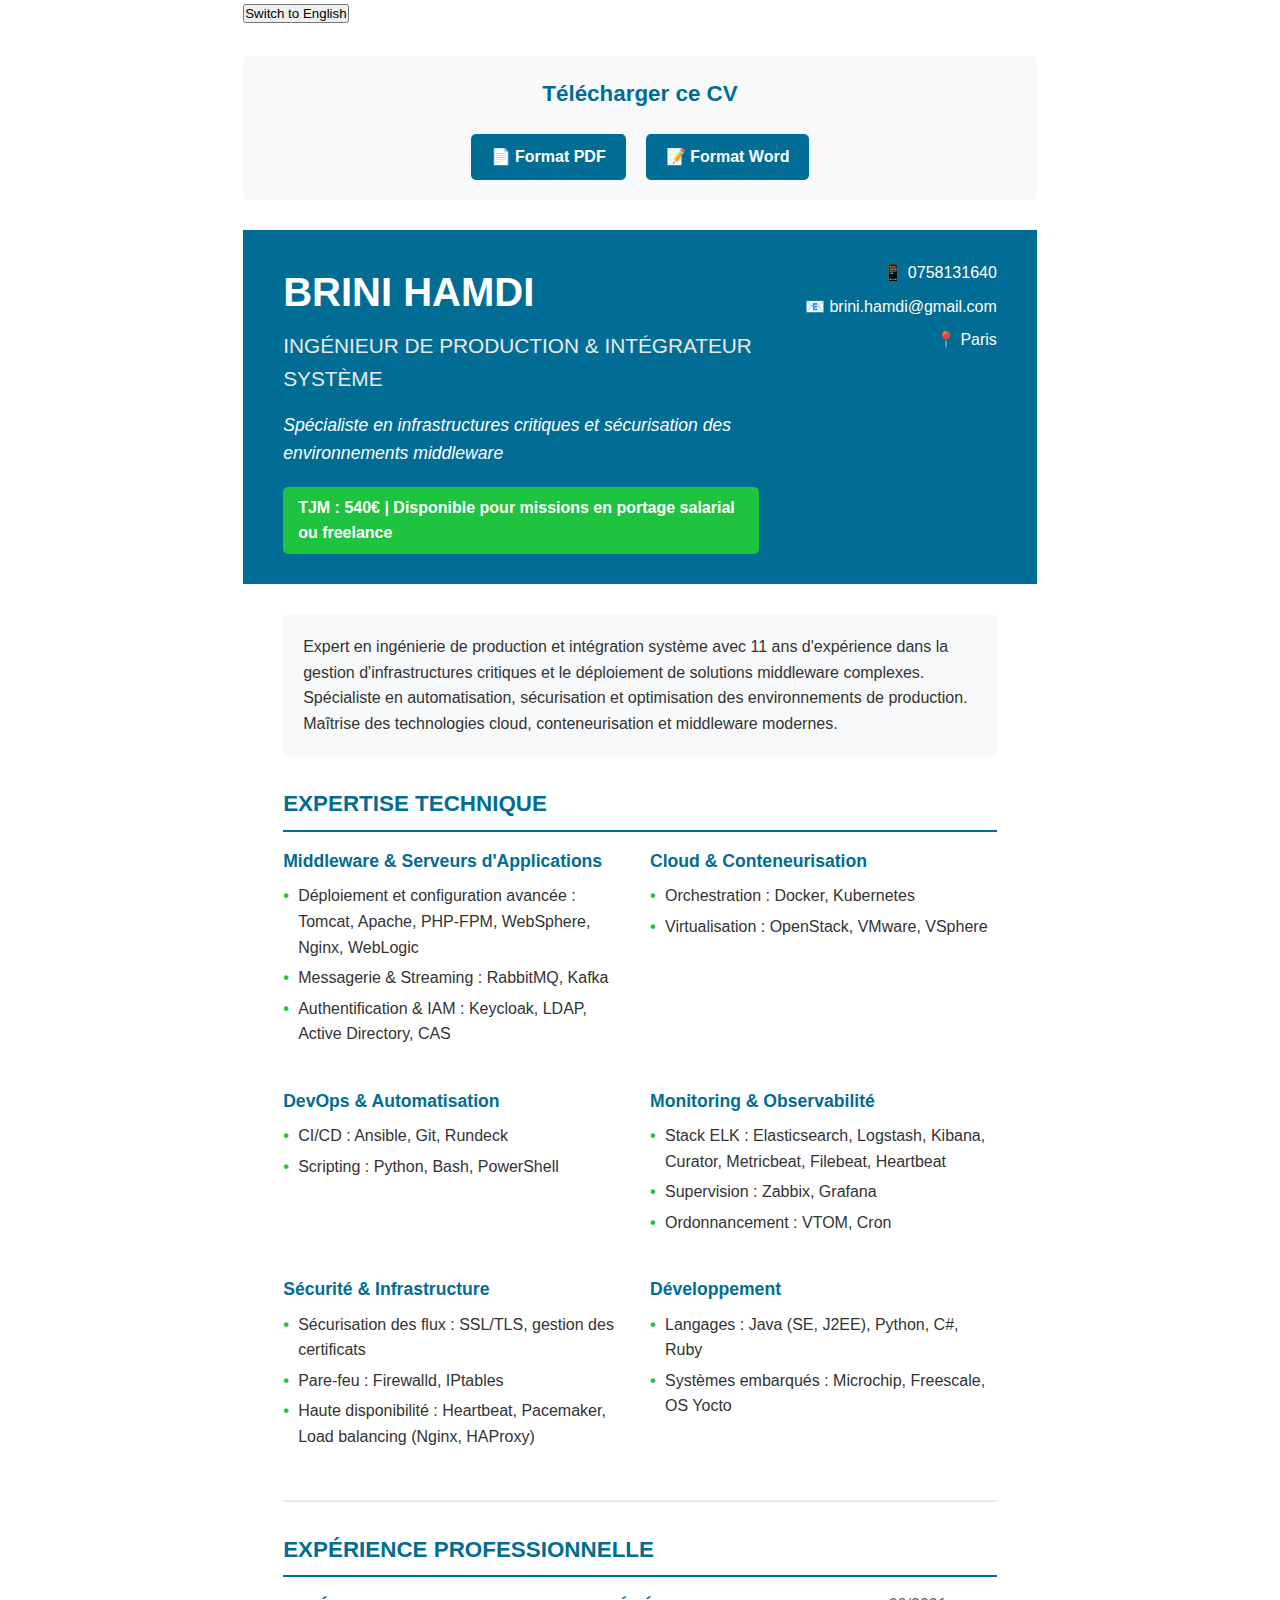
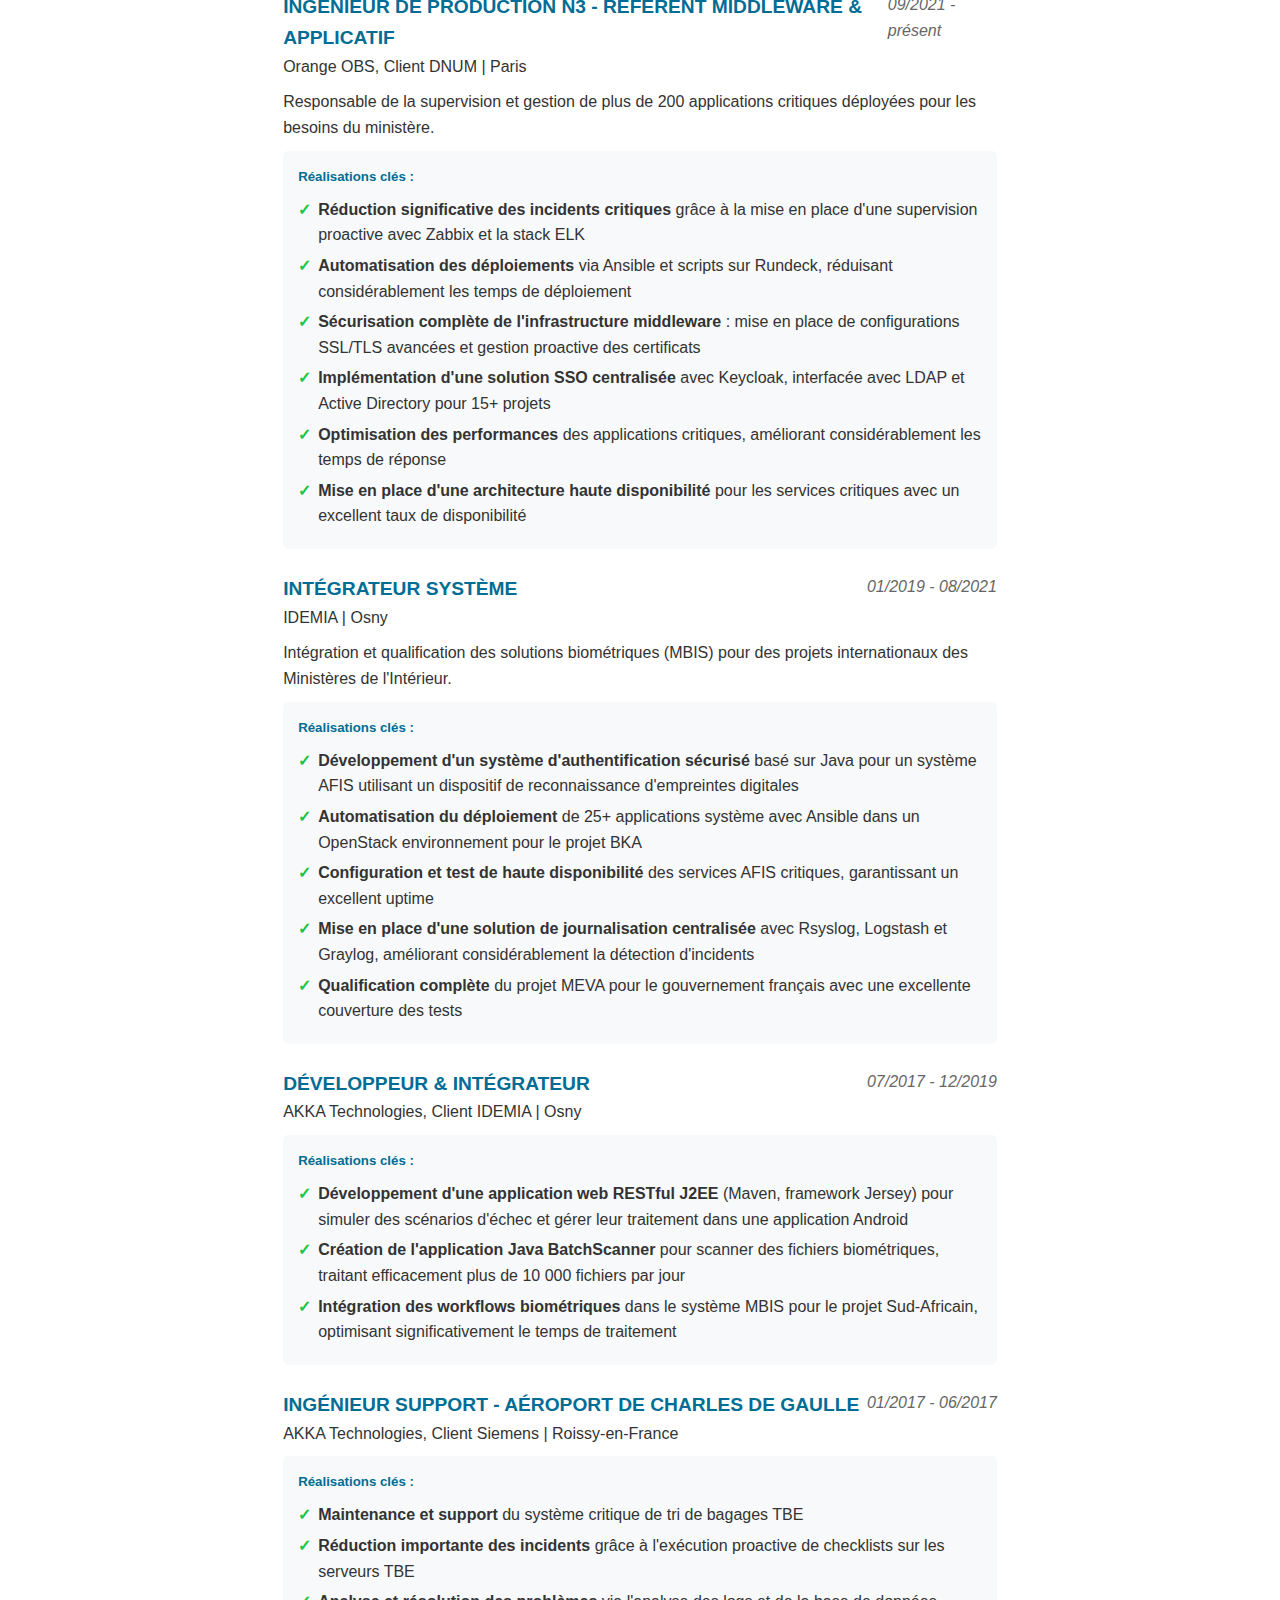
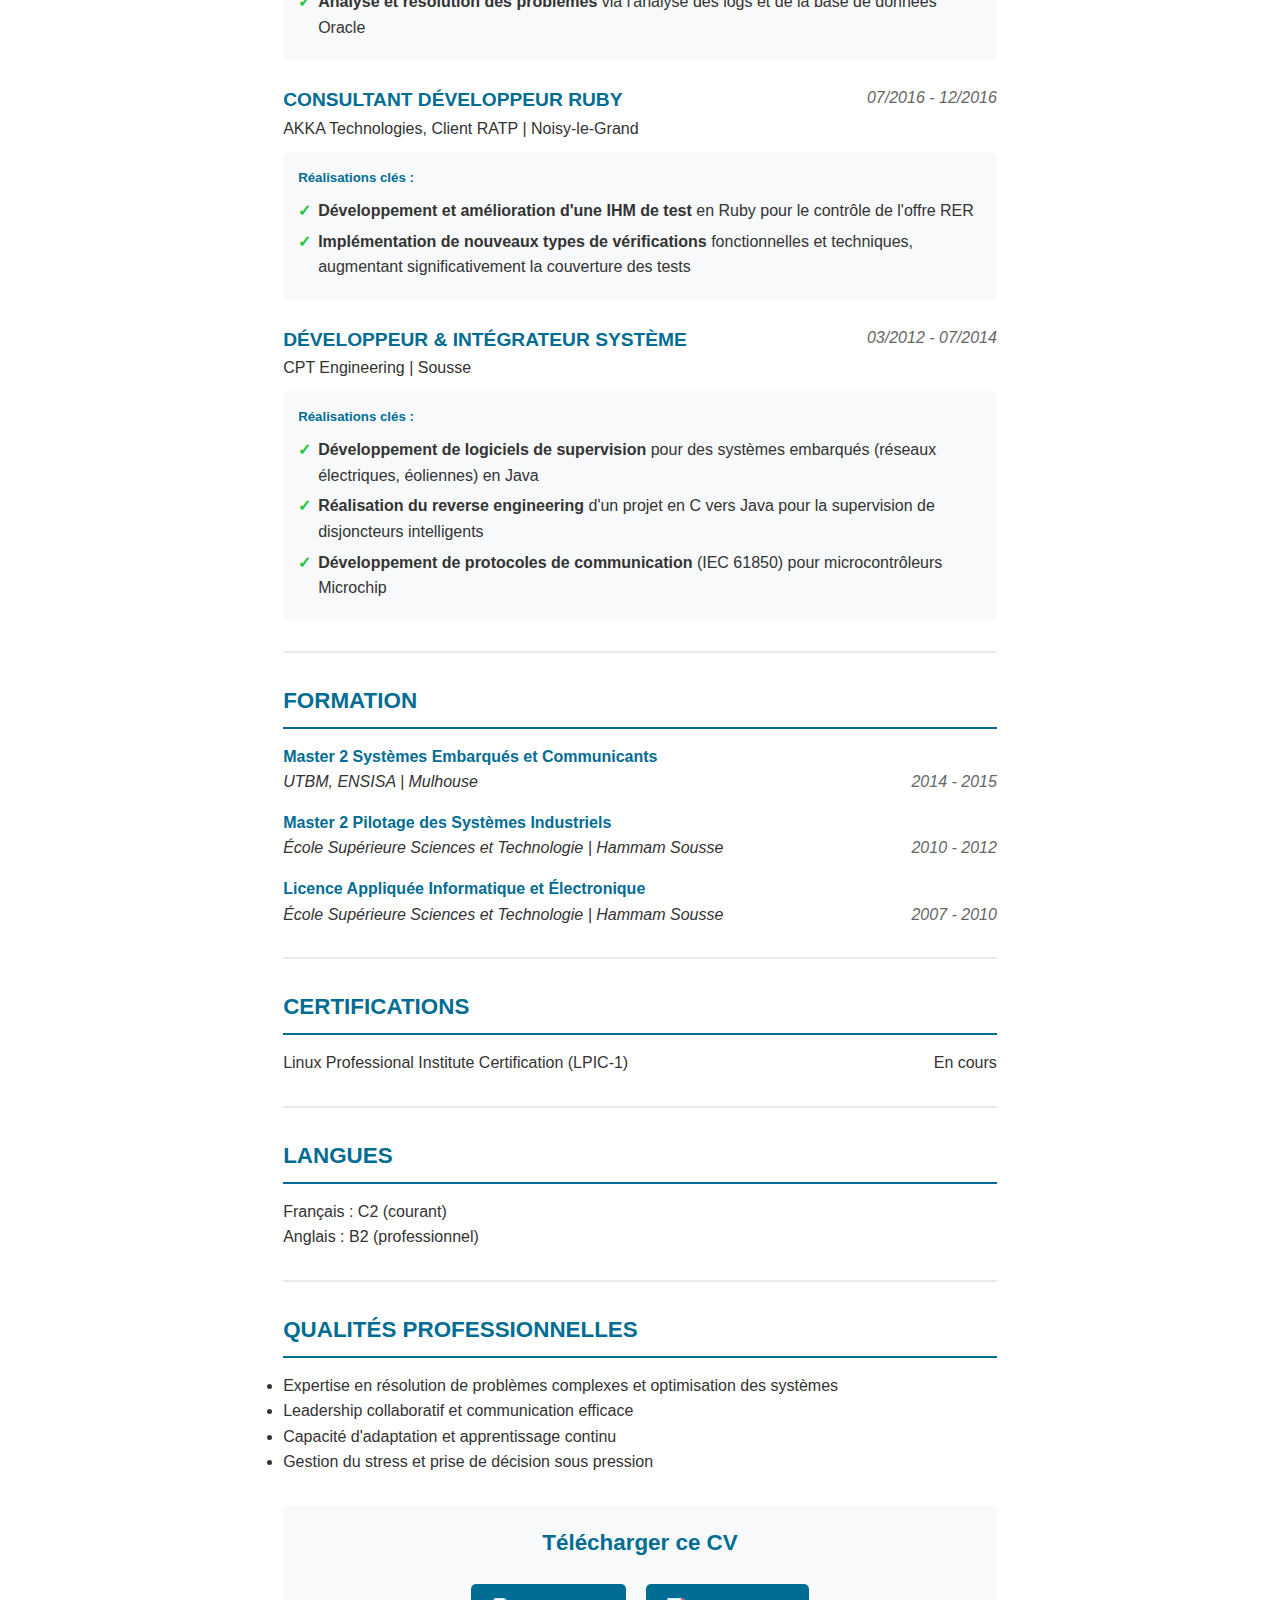
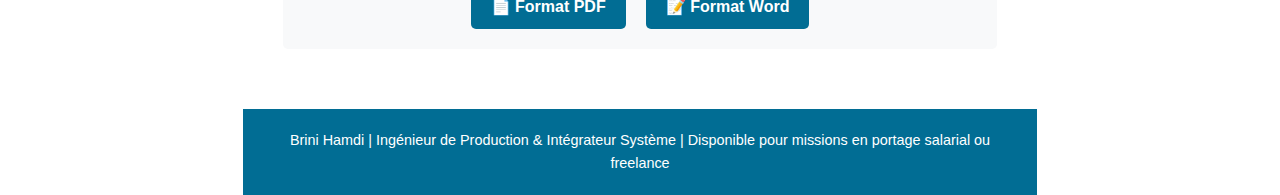
==== index_fr.html @ aabd05d4 "Résolution des conflits" ====
<!DOCTYPE html>
<html lang="fr">

<head>
    <meta charset="UTF-8">
    <meta name="viewport" content="width=device-width, initial-scale=1.0">
    <title>CV Brini Hamdi - Ingénieur de Production & Intégrateur Système</title>
    <style>
        /* Variables de couleurs */
        :root {
            --primary-color: #016D94;
            --secondary-color: #EAEAE8;
            --accent-color: #1EC340;
            --text-color: #333333;
            --light-text: #666666;
            --white: #ffffff;
            --section-bg: #f8f9fa;
        }

        /* Styles généraux */
        * {
            margin: 0;
            padding: 0;
            box-sizing: border-box;
            font-family: 'Calibri', 'Helvetica', 'Arial', sans-serif;
        }

        body {
            color: var(--text-color);
            line-height: 1.6;
            background-color: var(--white);
            max-width: 210mm;
            margin: 0 auto;
            padding: 0;
        }

        /* En-tête */
        header {
            background-color: var(--primary-color);
            color: var(--white);
            padding: 30px 40px;
            position: relative;
        }

        .header-content {
            display: flex;
            justify-content: space-between;
            align-items: flex-start;
        }

        .name-title {
            flex: 2;
        }

        .name-title h1 {
            font-size: 2.5em;
            margin-bottom: 5px;
            font-weight: 700;
        }

        .name-title h2 {
            font-size: 1.3em;
            font-weight: 400;
            margin-bottom: 15px;
            color: var(--secondary-color);
        }

        .name-title p {
            font-style: italic;
            margin-bottom: 10px;
            font-size: 1.1em;
        }

        .tjm-info {
            background-color: var(--accent-color);
            color: var(--white);
            padding: 8px 15px;
            border-radius: 5px;
            display: inline-block;
            font-weight: bold;
            margin-top: 10px;
        }

        .contact-info {
            flex: 1;
            text-align: right;
        }

        .contact-info p {
            margin-bottom: 8px;
            display: flex;
            justify-content: flex-end;
            align-items: center;
        }

        .contact-info i {
            margin-left: 10px;
            font-size: 1.2em;
        }

        /* Contenu principal */
        main {
            padding: 30px 40px;
        }

        section {
            margin-bottom: 30px;
        }

        h3 {
            color: var(--primary-color);
            font-size: 1.4em;
            margin-bottom: 15px;
            padding-bottom: 8px;
            border-bottom: 2px solid var(--primary-color);
        }

        /* Profil */
        .profile {
            background-color: var(--section-bg);
            padding: 20px;
            border-radius: 5px;
            margin-bottom: 30px;
        }

        /* Expertise technique */
        .skills-container {
            display: flex;
            flex-wrap: wrap;
            gap: 20px;
        }

        .skill-category {
            flex: 1 1 45%;
            margin-bottom: 15px;
        }

        .skill-category h4 {
            color: var(--primary-color);
            margin-bottom: 8px;
            font-size: 1.1em;
        }

        .skill-category ul {
            list-style-type: none;
        }

        .skill-category li {
            margin-bottom: 5px;
            position: relative;
            padding-left: 15px;
        }

        .skill-category li:before {
            content: "•";
            color: var(--accent-color);
            font-weight: bold;
            position: absolute;
            left: 0;
        }

        /* Expérience professionnelle */
        .experience {
            margin-bottom: 25px;
        }

        .experience-header {
            display: flex;
            justify-content: space-between;
            margin-bottom: 10px;
        }

        .job-title {
            font-weight: bold;
            color: var(--primary-color);
            font-size: 1.2em;
        }

        .company-location {
            font-weight: 500;
        }

        .date {
            color: var(--light-text);
            font-style: italic;
        }

        .job-description {
            margin-bottom: 10px;
        }

        .achievements {
            background-color: var(--section-bg);
            padding: 15px;
            border-radius: 5px;
        }

        .achievements h5 {
            color: var(--primary-color);
            margin-bottom: 10px;
        }

        .achievements ul {
            list-style-type: none;
        }

        .achievements li {
            margin-bottom: 5px;
            position: relative;
            padding-left: 20px;
        }

        .achievements li:before {
            content: "✓";
            color: var(--accent-color);
            font-weight: bold;
            position: absolute;
            left: 0;
        }

        .achievements strong {
            font-weight: 600;
        }

        /* Formation et autres sections */
        .education-item,
        .language-item,
        .certification-item,
        .quality-item {
            margin-bottom: 15px;
        }

        .education-title {
            font-weight: bold;
            color: var(--primary-color);
        }

        .education-details,
        .certification-details {
            display: flex;
            justify-content: space-between;
        }

        .institution-location {
            font-style: italic;
        }

        /* Pied de page */
        footer {
            text-align: center;
            padding: 20px;
            background-color: var(--primary-color);
            color: var(--white);
            font-size: 0.9em;
        }

        /* Utilitaires */
        .highlight {
            color: var(--accent-color);
            font-weight: bold;
        }

        .divider {
            height: 2px;
            background-color: var(--secondary-color);
            margin: 30px 0;
        }

        /* Téléchargements */
        .download-section {
            background-color: var(--section-bg);
            padding: 20px;
            border-radius: 5px;
            margin: 30px 0;
            text-align: center;
        }

        .download-buttons {
            display: flex;
            justify-content: center;
            gap: 20px;
            margin-top: 15px;
        }

        .download-button {
            background-color: var(--primary-color);
            color: var(--white);
            padding: 10px 20px;
            border-radius: 5px;
            text-decoration: none;
            font-weight: bold;
            display: inline-flex;
            align-items: center;
            transition: background-color 0.3s;
        }

        .download-button:hover {
            background-color: var(--accent-color);
        }

        .download-button i {
            margin-right: 8px;
        }

        /* Responsive */
        @media print {
            body {
                width: 210mm;
                height: 297mm;
                margin: 0;
                padding: 0;
            }

            .page-break {
                page-break-before: always;
            }

            .download-section {
                display: none;
            }
        }

        @media screen and (max-width: 768px) {
            .header-content {
                flex-direction: column;
            }

            .contact-info {
                text-align: left;
                margin-top: 20px;
            }

            .contact-info p {
                justify-content: flex-start;
            }

            .skills-container {
                flex-direction: column;
            }

            .skill-category {
                flex: 1 1 100%;
            }

            .download-buttons {
                flex-direction: column;
                align-items: center;
            }
        }

        .hidden {
            display: none;
        }

        #cv-container {
            position: relative;
        }

        #lang-toggle {
            position: absolute;
            top: 10px;
            right: 10px;
            cursor: pointer;
            padding: 8px 16px;
            background-color: var(--primary-color);
            color: var(--white);
            border: none;
            border-radius: 5px;
            font-weight: bold;
        }
    </style>
</head>

<body>
    <button id="lang-switch">Switch to English</button>

    <script>
        document.getElementById('lang-switch').addEventListener('click', function() {
            window.location.href = 'index_en.html';
        });
    </script>

    <div class="download-section">
        <h3 style="border-bottom: none;">Télécharger ce CV</h3>
        <div class="download-buttons">
            <a href="cv_brini_hamdi.pdf" class="download-button" download>
                <span>📄 Format PDF</span>
            </a>
            <a href="cv_brini_hamdi.docx" class="download-button" download>
                <span>📝 Format Word</span>
            </a>
        </div>
    </div>

    <header>
        <div class="header-content">
            <div class="name-title">
                <h1>BRINI HAMDI</h1>
                <h2>INGÉNIEUR DE PRODUCTION & INTÉGRATEUR SYSTÈME</h2>
                <p>Spécialiste en infrastructures critiques et sécurisation des environnements middleware</p>
                <div class="tjm-info">TJM : 540€ | Disponible pour missions en portage salarial ou freelance</div>
            </div>
            <div class="contact-info">
                <p>&#x1F4F1; 0758131640</p>
                <p>&#x1F4E7; brini.hamdi@gmail.com</p>
                <p>&#x1F4CD; Paris</p>
            </div>
        </div>
    </header>

    <main>
        <section class="profile">
            <p>Expert en ingénierie de production et intégration système avec 11 ans d'expérience dans la gestion
                d'infrastructures critiques et le déploiement de solutions middleware complexes. Spécialiste en
                automatisation, sécurisation et optimisation des environnements de production. Maîtrise des technologies
                cloud, conteneurisation et middleware modernes.</p>
        </section>

        <section>
            <h3>EXPERTISE TECHNIQUE</h3>
            <div class="skills-container">
                <div class="skill-category">
                    <h4>Middleware & Serveurs d'Applications</h4>
                    <ul>
                        <li>Déploiement et configuration avancée : Tomcat, Apache, PHP-FPM, WebSphere, Nginx, WebLogic
                        </li>
                        <li>Messagerie & Streaming : RabbitMQ, Kafka</li>
                        <li>Authentification & IAM : Keycloak, LDAP, Active Directory, CAS</li>
                    </ul>
                </div>

                <div class="skill-category">
                    <h4>Cloud & Conteneurisation</h4>
                    <ul>
                        <li>Orchestration : Docker, Kubernetes</li>
                        <li>Virtualisation : OpenStack, VMware, VSphere</li>
                    </ul>
                </div>

                <div class="skill-category">
                    <h4>DevOps & Automatisation</h4>
                    <ul>
                        <li>CI/CD : Ansible, Git, Rundeck</li>
                        <li>Scripting : Python, Bash, PowerShell</li>
                    </ul>
                </div>

                <div class="skill-category">
                    <h4>Monitoring & Observabilité</h4>
                    <ul>
                        <li>Stack ELK : Elasticsearch, Logstash, Kibana, Curator, Metricbeat, Filebeat, Heartbeat</li>
                        <li>Supervision : Zabbix, Grafana</li>
                        <li>Ordonnancement : VTOM, Cron</li>
                    </ul>
                </div>

                <div class="skill-category">
                    <h4>Sécurité & Infrastructure</h4>
                    <ul>
                        <li>Sécurisation des flux : SSL/TLS, gestion des certificats</li>
                        <li>Pare-feu : Firewalld, IPtables</li>
                        <li>Haute disponibilité : Heartbeat, Pacemaker, Load balancing (Nginx, HAProxy)</li>
                    </ul>
                </div>

                <div class="skill-category">
                    <h4>Développement</h4>
                    <ul>
                        <li>Langages : Java (SE, J2EE), Python, C#, Ruby</li>
                        <li>Systèmes embarqués : Microchip, Freescale, OS Yocto</li>
                    </ul>
                </div>
            </div>
        </section>

        <div class="divider"></div>

        <section>
            <h3>EXPÉRIENCE PROFESSIONNELLE</h3>

            <div class="experience">
                <div class="experience-header">
                    <div>
                        <div class="job-title">INGÉNIEUR DE PRODUCTION N3 - RÉFÉRENT MIDDLEWARE & APPLICATIF</div>
                        <div class="company-location">Orange OBS, Client DNUM | Paris</div>
                    </div>
                    <div class="date">09/2021 - présent</div>
                </div>
                <p class="job-description">Responsable de la supervision et gestion de plus de 200 applications critiques
                    déployées pour les besoins du ministère.</p>
                <div class="achievements">
                    <h5>Réalisations clés :</h5>
                    <ul>
                        <li><strong>Réduction significative des incidents critiques</strong> grâce à la mise en place d'une
                            supervision proactive avec Zabbix et la stack ELK</li>
                        <li><strong>Automatisation des déploiements</strong> via Ansible et scripts sur Rundeck, réduisant
                            considérablement les temps de déploiement</li>
                        <li><strong>Sécurisation complète de l'infrastructure middleware</strong> : mise en place de
                            configurations SSL/TLS avancées et gestion proactive des certificats</li>
                        <li><strong>Implémentation d'une solution SSO centralisée</strong> avec Keycloak, interfacée avec
                            LDAP et Active Directory pour 15+ projets</li>
                        <li><strong>Optimisation des performances</strong> des applications critiques, améliorant
                            considérablement les temps de réponse</li>
                        <li><strong>Mise en place d'une architecture haute disponibilité</strong> pour les services critiques
                            avec un excellent taux de disponibilité</li>
                    </ul>
                </div>
            </div>

            <div class="experience">
                <div class="experience-header">
                    <div>
                        <div class="job-title">INTÉGRATEUR SYSTÈME</div>
                        <div class="company-location">IDEMIA | Osny</div>
                    </div>
                    <div class="date">01/2019 - 08/2021</div>
                </div>
                <p class="job-description">Intégration et qualification des solutions biométriques (MBIS) pour des
                    projets internationaux des Ministères de l'Intérieur.</p>
                <div class="achievements">
                    <h5>Réalisations clés :</h5>
                    <ul>
                        <li><strong>Développement d'un système d'authentification sécurisé</strong> basé sur Java pour un
                            système AFIS utilisant un dispositif de reconnaissance d'empreintes digitales</li>
                        <li><strong>Automatisation du déploiement</strong> de 25+ applications système avec Ansible dans un
                            OpenStack environnement pour le projet BKA</li>
                        <li><strong>Configuration et test de haute disponibilité</strong> des services AFIS critiques,
                            garantissant un excellent uptime</li>
                        <li><strong>Mise en place d'une solution de journalisation centralisée</strong> avec Rsyslog, Logstash
                            et Graylog, améliorant considérablement la détection d'incidents</li>
                        <li><strong>Qualification complète</strong> du projet MEVA pour le gouvernement français avec une
                            excellente couverture des tests</li>
                    </ul>
                </div>
            </div>

            <div class="experience">
                <div class="experience-header">
                    <div>
                        <div class="job-title">DÉVELOPPEUR & INTÉGRATEUR</div>
                        <div class="company-location">AKKA Technologies, Client IDEMIA | Osny</div>
                    </div>
                    <div class="date">07/2017 - 12/2019</div>
                </div>
                <div class="achievements">
                    <h5>Réalisations clés :</h5>
                    <ul>
                        <li><strong>Développement d'une application web RESTful J2EE</strong> (Maven, framework Jersey)
                            pour simuler des scénarios d'échec et gérer leur traitement dans une application Android</li>
                        <li><strong>Création de l'application Java BatchScanner</strong> pour scanner des fichiers
                            biométriques, traitant efficacement plus de 10 000 fichiers par jour</li>
                        <li><strong>Intégration des workflows biométriques</strong> dans le système MBIS pour le projet
                            Sud-Africain, optimisant significativement le temps de traitement</li>
                    </ul>
                </div>
            </div>

            <div class="experience">
                <div class="experience-header">
                    <div>
                        <div class="job-title">INGÉNIEUR SUPPORT - AÉROPORT DE CHARLES DE GAULLE</div>
                        <div class="company-location">AKKA Technologies, Client Siemens | Roissy-en-France</div>
                    </div>
                    <div class="date">01/2017 - 06/2017</div>
                </div>
                <div class="achievements">
                    <h5>Réalisations clés :</h5>
                    <ul>
                        <li><strong>Maintenance et support</strong> du système critique de tri de bagages TBE</li>
                        <li><strong>Réduction importante des incidents</strong> grâce à l'exécution proactive de checklists sur
                            les serveurs TBE</li>
                        <li><strong>Analyse et résolution des problèmes</strong> via l'analyse des logs et de la base de
                            données Oracle</li>
                    </ul>
                </div>
            </div>

            <div class="experience">
                <div class="experience-header">
                    <div>
                        <div class="job-title">CONSULTANT DÉVELOPPEUR RUBY</div>
                        <div class="company-location">AKKA Technologies, Client RATP | Noisy-le-Grand</div>
                    </div>
                    <div class="date">07/2016 - 12/2016</div>
                </div>
                <div class="achievements">
                    <h5>Réalisations clés :</h5>
                    <ul>
                        <li><strong>Développement et amélioration d'une IHM de test</strong> en Ruby pour le contrôle de
                            l'offre RER</li>
                        <li><strong>Implémentation de nouveaux types de vérifications</strong> fonctionnelles et techniques,
                            augmentant significativement la couverture des tests</li>
                    </ul>
                </div>
            </div>

            <div class="experience">
                <div class="experience-header">
                    <div>
                        <div class="job-title">DÉVELOPPEUR & INTÉGRATEUR SYSTÈME</div>
                        <div class="company-location">CPT Engineering | Sousse</div>
                    </div>
                    <div class="date">03/2012 - 07/2014</div>
                </div>
                <div class="achievements">
                    <h5>Réalisations clés :</h5>
                    <ul>
                        <li><strong>Développement de logiciels de supervision</strong> pour des systèmes embarqués (réseaux
                            électriques, éoliennes) en Java</li>
                        <li><strong>Réalisation du reverse engineering</strong> d'un projet en C vers Java pour la
                            supervision de disjoncteurs intelligents</li>
                        <li><strong>Développement de protocoles de communication</strong> (IEC 61850) pour
                            microcontrôleurs Microchip</li>
                    </ul>
                </div>
            </div>
        </section>

        <div class="divider"></div>

        <section>
            <h3>FORMATION</h3>

            <div class="education-item">
                <div class="education-title">Master 2 Systèmes Embarqués et Communicants</div>
                <div class="education-details">
                    <div class="institution-location">UTBM, ENSISA | Mulhouse</div>
                    <div class="date">2014 - 2015</div>
                </div>
            </div>

            <div class="education-item">
                <div class="education-title">Master 2 Pilotage des Systèmes Industriels</div>
                <div class="education-details">
                    <div class="institution-location">École Supérieure Sciences et Technologie | Hammam Sousse</div>
                    <div class="date">2010 - 2012</div>
                </div>
            </div>

            <div class="education-item">
                <div class="education-title">Licence Appliquée Informatique et Électronique</div>
                <div class="education-details">
                    <div class="institution-location">École Supérieure Sciences et Technologie | Hammam Sousse</div>
                    <div class="date">2007 - 2010</div>
                </div>
            </div>
        </section>

        <div class="divider"></div>

        <section>
            <h3>CERTIFICATIONS</h3>

            <div class="certification-item">
                <div class="certification-details">
                    <div class="certification-title">Linux Professional Institute Certification (LPIC-1)</div>
                    <div class="certification-status">En cours</div>
                </div>
            </div>
        </section>

        <div class="divider"></div>

        <section>
            <h3>LANGUES</h3>

            <div class="language-item">
                <p>Français : C2 (courant)</p>
                <p>Anglais : B2 (professionnel)</p>
            </div>
        </section>

        <div class="divider"></div>

        <section>
            <h3>QUALITÉS PROFESSIONNELLES</h3>

            <div class="quality-item">
                <ul>
                    <li>Expertise en résolution de problèmes complexes et optimisation des systèmes</li>
                    <li>Leadership collaboratif et communication efficace</li>
                    <li>Capacité d'adaptation et apprentissage continu</li>
                    <li>Gestion du stress et prise de décision sous pression</li>
                </ul>
            </div>
        </section>

        <div class="download-section">
            <h3 style="border-bottom: none;">Télécharger ce CV</h3>
            <div class="download-buttons">
                <a href="cv_brini_hamdi.pdf" class="download-button" download>
                    <span>📄 Format PDF</span>
                </a>
                <a href="cv_brini_hamdi.docx" class="download-button" download>
                    <span>📝 Format Word</span>
                </a>
            </div>
        </div>
    </main>

    <footer>
        <p>Brini Hamdi | Ingénieur de Production & Intégrateur Système | Disponible pour missions en portage salarial ou
            freelance</p>
    </footer>
</body>

</html>
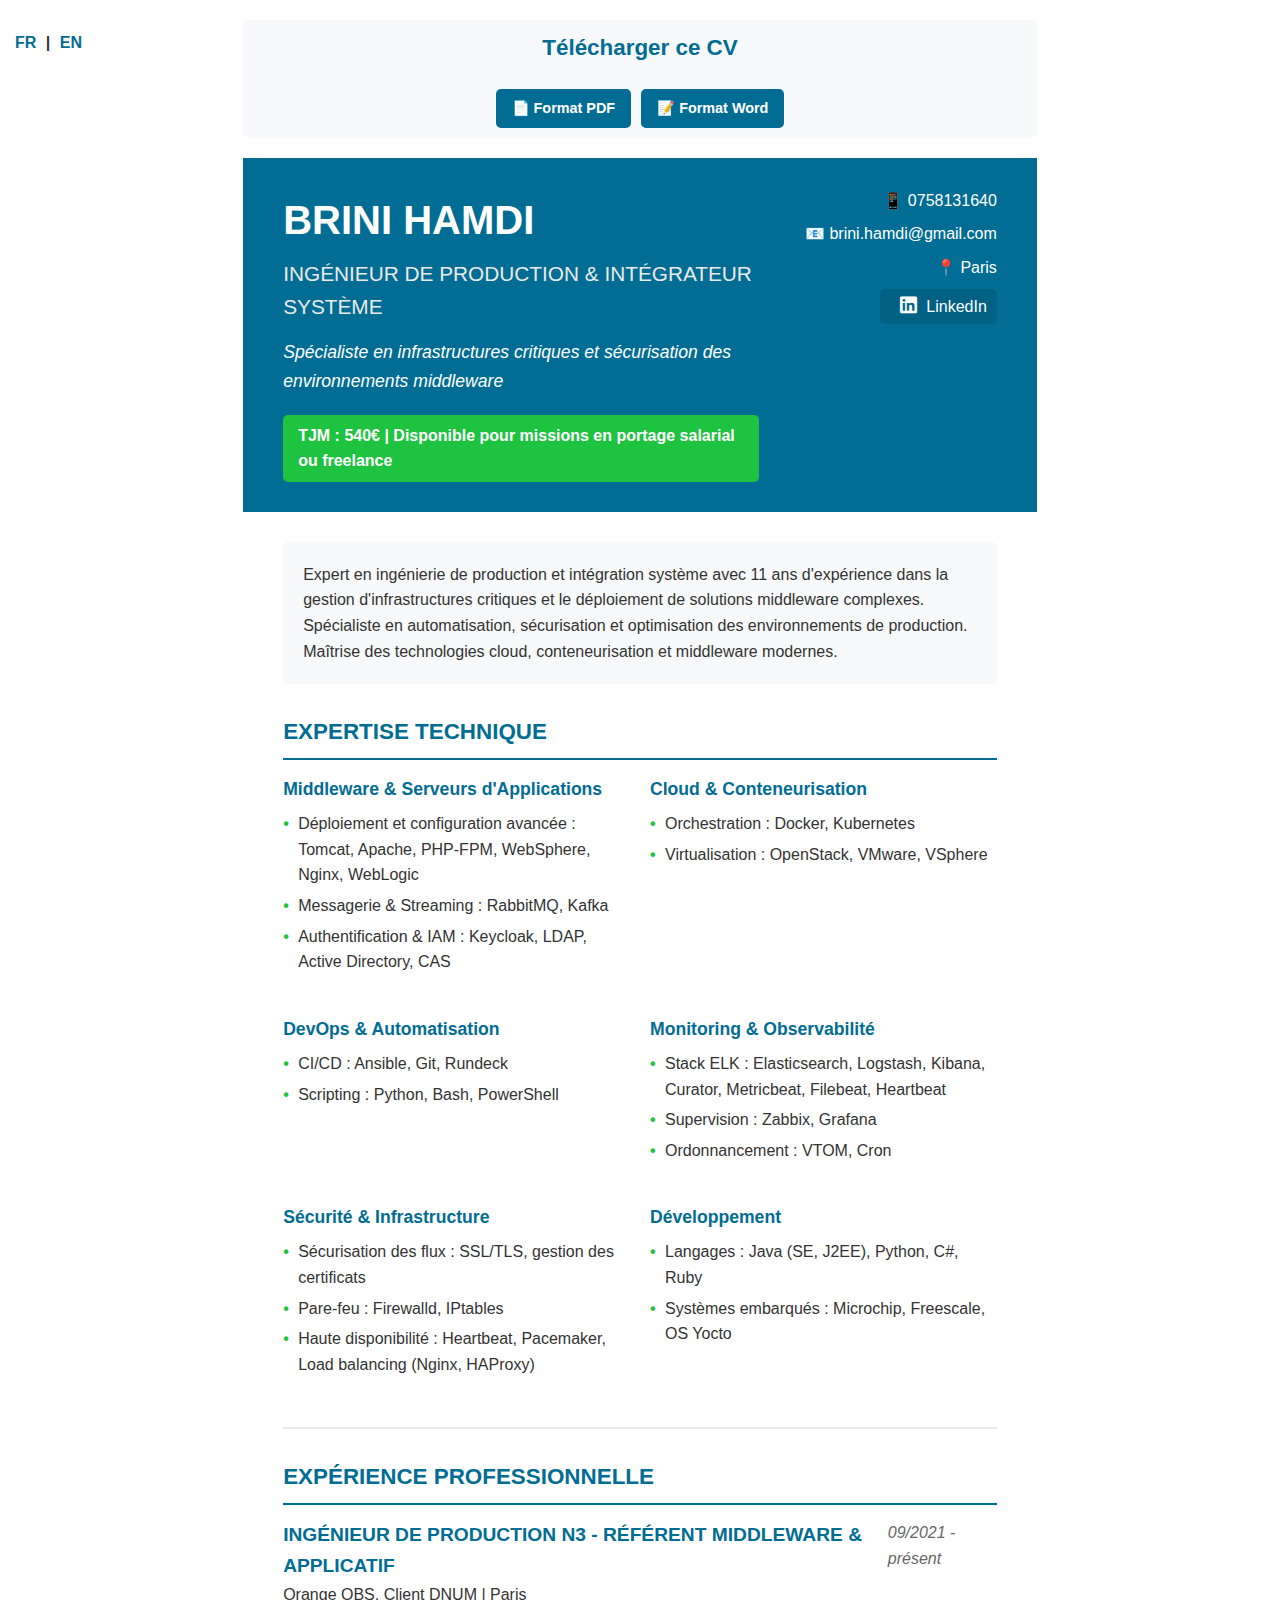
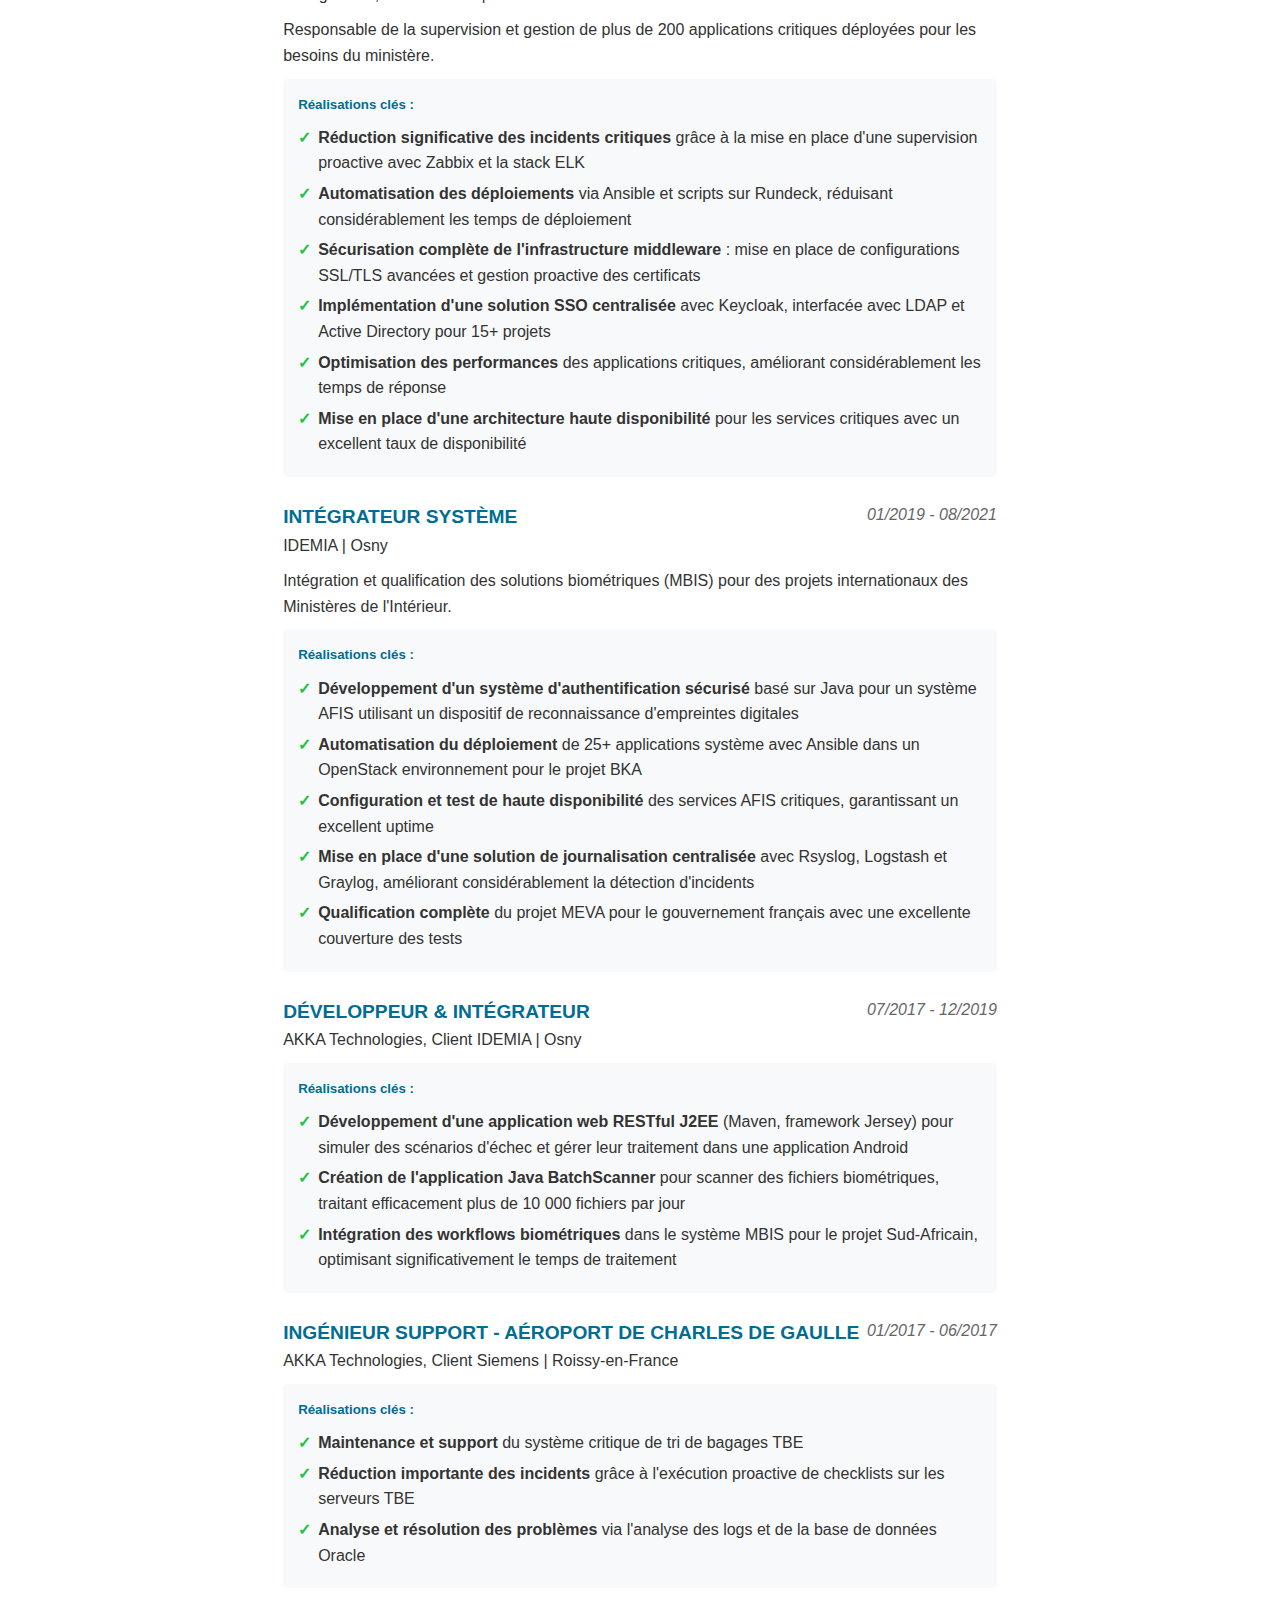
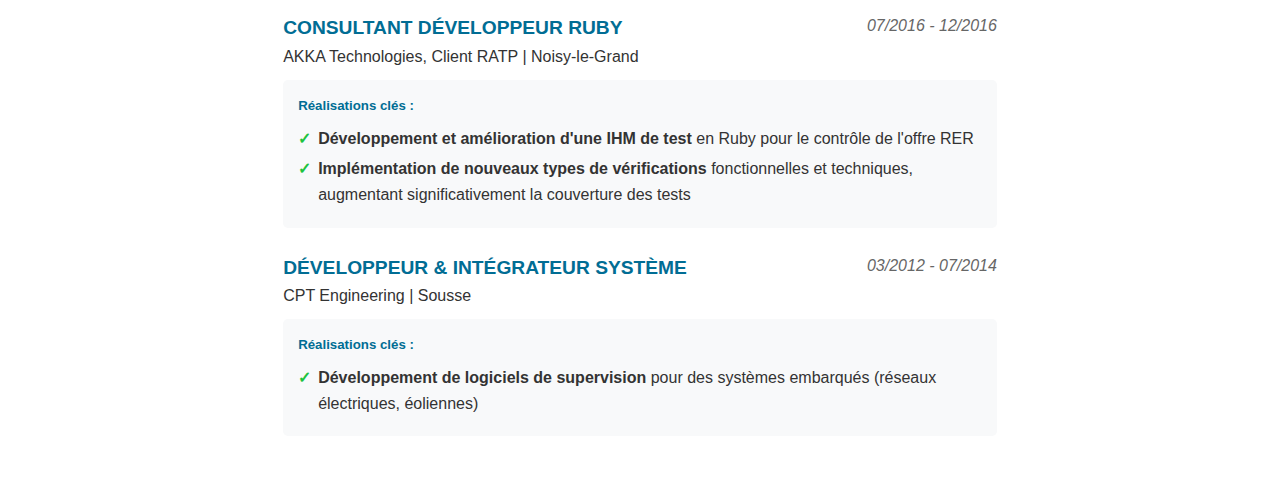
==== commit 5cf36ec7: "rajout du lien Linked IN et modification du bouton de traduction" ====
--- a/index_fr.html
+++ b/index_fr.html
@@ -5,380 +5,16 @@
     <meta charset="UTF-8">
     <meta name="viewport" content="width=device-width, initial-scale=1.0">
     <title>CV Brini Hamdi - Ingénieur de Production & Intégrateur Système</title>
-    <style>
-        /* Variables de couleurs */
-        :root {
-            --primary-color: #016D94;
-            --secondary-color: #EAEAE8;
-            --accent-color: #1EC340;
-            --text-color: #333333;
-            --light-text: #666666;
-            --white: #ffffff;
-            --section-bg: #f8f9fa;
-        }
-
-        /* Styles généraux */
-        * {
-            margin: 0;
-            padding: 0;
-            box-sizing: border-box;
-            font-family: 'Calibri', 'Helvetica', 'Arial', sans-serif;
-        }
-
-        body {
-            color: var(--text-color);
-            line-height: 1.6;
-            background-color: var(--white);
-            max-width: 210mm;
-            margin: 0 auto;
-            padding: 0;
-        }
-
-        /* En-tête */
-        header {
-            background-color: var(--primary-color);
-            color: var(--white);
-            padding: 30px 40px;
-            position: relative;
-        }
-
-        .header-content {
-            display: flex;
-            justify-content: space-between;
-            align-items: flex-start;
-        }
-
-        .name-title {
-            flex: 2;
-        }
-
-        .name-title h1 {
-            font-size: 2.5em;
-            margin-bottom: 5px;
-            font-weight: 700;
-        }
-
-        .name-title h2 {
-            font-size: 1.3em;
-            font-weight: 400;
-            margin-bottom: 15px;
-            color: var(--secondary-color);
-        }
-
-        .name-title p {
-            font-style: italic;
-            margin-bottom: 10px;
-            font-size: 1.1em;
-        }
-
-        .tjm-info {
-            background-color: var(--accent-color);
-            color: var(--white);
-            padding: 8px 15px;
-            border-radius: 5px;
-            display: inline-block;
-            font-weight: bold;
-            margin-top: 10px;
-        }
-
-        .contact-info {
-            flex: 1;
-            text-align: right;
-        }
-
-        .contact-info p {
-            margin-bottom: 8px;
-            display: flex;
-            justify-content: flex-end;
-            align-items: center;
-        }
-
-        .contact-info i {
-            margin-left: 10px;
-            font-size: 1.2em;
-        }
-
-        /* Contenu principal */
-        main {
-            padding: 30px 40px;
-        }
-
-        section {
-            margin-bottom: 30px;
-        }
-
-        h3 {
-            color: var(--primary-color);
-            font-size: 1.4em;
-            margin-bottom: 15px;
-            padding-bottom: 8px;
-            border-bottom: 2px solid var(--primary-color);
-        }
-
-        /* Profil */
-        .profile {
-            background-color: var(--section-bg);
-            padding: 20px;
-            border-radius: 5px;
-            margin-bottom: 30px;
-        }
-
-        /* Expertise technique */
-        .skills-container {
-            display: flex;
-            flex-wrap: wrap;
-            gap: 20px;
-        }
-
-        .skill-category {
-            flex: 1 1 45%;
-            margin-bottom: 15px;
-        }
-
-        .skill-category h4 {
-            color: var(--primary-color);
-            margin-bottom: 8px;
-            font-size: 1.1em;
-        }
-
-        .skill-category ul {
-            list-style-type: none;
-        }
-
-        .skill-category li {
-            margin-bottom: 5px;
-            position: relative;
-            padding-left: 15px;
-        }
-
-        .skill-category li:before {
-            content: "•";
-            color: var(--accent-color);
-            font-weight: bold;
-            position: absolute;
-            left: 0;
-        }
-
-        /* Expérience professionnelle */
-        .experience {
-            margin-bottom: 25px;
-        }
-
-        .experience-header {
-            display: flex;
-            justify-content: space-between;
-            margin-bottom: 10px;
-        }
-
-        .job-title {
-            font-weight: bold;
-            color: var(--primary-color);
-            font-size: 1.2em;
-        }
-
-        .company-location {
-            font-weight: 500;
-        }
-
-        .date {
-            color: var(--light-text);
-            font-style: italic;
-        }
-
-        .job-description {
-            margin-bottom: 10px;
-        }
-
-        .achievements {
-            background-color: var(--section-bg);
-            padding: 15px;
-            border-radius: 5px;
-        }
-
-        .achievements h5 {
-            color: var(--primary-color);
-            margin-bottom: 10px;
-        }
-
-        .achievements ul {
-            list-style-type: none;
-        }
-
-        .achievements li {
-            margin-bottom: 5px;
-            position: relative;
-            padding-left: 20px;
-        }
-
-        .achievements li:before {
-            content: "✓";
-            color: var(--accent-color);
-            font-weight: bold;
-            position: absolute;
-            left: 0;
-        }
-
-        .achievements strong {
-            font-weight: 600;
-        }
-
-        /* Formation et autres sections */
-        .education-item,
-        .language-item,
-        .certification-item,
-        .quality-item {
-            margin-bottom: 15px;
-        }
-
-        .education-title {
-            font-weight: bold;
-            color: var(--primary-color);
-        }
-
-        .education-details,
-        .certification-details {
-            display: flex;
-            justify-content: space-between;
-        }
-
-        .institution-location {
-            font-style: italic;
-        }
-
-        /* Pied de page */
-        footer {
-            text-align: center;
-            padding: 20px;
-            background-color: var(--primary-color);
-            color: var(--white);
-            font-size: 0.9em;
-        }
-
-        /* Utilitaires */
-        .highlight {
-            color: var(--accent-color);
-            font-weight: bold;
-        }
-
-        .divider {
-            height: 2px;
-            background-color: var(--secondary-color);
-            margin: 30px 0;
-        }
-
-        /* Téléchargements */
-        .download-section {
-            background-color: var(--section-bg);
-            padding: 20px;
-            border-radius: 5px;
-            margin: 30px 0;
-            text-align: center;
-        }
-
-        .download-buttons {
-            display: flex;
-            justify-content: center;
-            gap: 20px;
-            margin-top: 15px;
-        }
-
-        .download-button {
-            background-color: var(--primary-color);
-            color: var(--white);
-            padding: 10px 20px;
-            border-radius: 5px;
-            text-decoration: none;
-            font-weight: bold;
-            display: inline-flex;
-            align-items: center;
-            transition: background-color 0.3s;
-        }
-
-        .download-button:hover {
-            background-color: var(--accent-color);
-        }
-
-        .download-button i {
-            margin-right: 8px;
-        }
-
-        /* Responsive */
-        @media print {
-            body {
-                width: 210mm;
-                height: 297mm;
-                margin: 0;
-                padding: 0;
-            }
-
-            .page-break {
-                page-break-before: always;
-            }
-
-            .download-section {
-                display: none;
-            }
-        }
-
-        @media screen and (max-width: 768px) {
-            .header-content {
-                flex-direction: column;
-            }
-
-            .contact-info {
-                text-align: left;
-                margin-top: 20px;
-            }
-
-            .contact-info p {
-                justify-content: flex-start;
-            }
-
-            .skills-container {
-                flex-direction: column;
-            }
-
-            .skill-category {
-                flex: 1 1 100%;
-            }
-
-            .download-buttons {
-                flex-direction: column;
-                align-items: center;
-            }
-        }
-
-        .hidden {
-            display: none;
-        }
-
-        #cv-container {
-            position: relative;
-        }
-
-        #lang-toggle {
-            position: absolute;
-            top: 10px;
-            right: 10px;
-            cursor: pointer;
-            padding: 8px 16px;
-            background-color: var(--primary-color);
-            color: var(--white);
-            border: none;
-            border-radius: 5px;
-            font-weight: bold;
-        }
-    </style>
+    <link rel="stylesheet" href="styles.css">
+    <link rel="stylesheet" href="https://cdnjs.cloudflare.com/ajax/libs/font-awesome/6.0.0/css/all.min.css"
+        integrity="sha512-9usAa10IRO0HhonpyAIVpjrylPvoDwiPUiKdWk5t3PyolY1cOd4DSE0Ga+ri4AuTroPR5aQvXU9xC6qOPnzFeg=="
+        crossorigin="anonymous" referrerpolicy="no-referrer" />
 </head>
 
 <body>
-    <button id="lang-switch">Switch to English</button>
-
-    <script>
-        document.getElementById('lang-switch').addEventListener('click', function() {
-            window.location.href = 'index_en.html';
-        });
-    </script>
+    <div class="lang-selector">
+        <a href="index_fr.html">FR</a> | <a href="index_en.html">EN</a>
+    </div>
 
     <div class="download-section">
         <h3 style="border-bottom: none;">Télécharger ce CV</h3>
@@ -404,6 +40,8 @@
                 <p>&#x1F4F1; 0758131640</p>
                 <p>&#x1F4E7; brini.hamdi@gmail.com</p>
                 <p>&#x1F4CD; Paris</p>
+                <p><a href="https://www.linkedin.com/in/brini-hamdi-251a0486/" target="_blank"><i class="fab fa-linkedin"></i>
+                        LinkedIn</a></p>
             </div>
         </div>
     </header>
@@ -606,102 +244,4 @@
                     <h5>Réalisations clés :</h5>
                     <ul>
                         <li><strong>Développement de logiciels de supervision</strong> pour des systèmes embarqués (réseaux
-                            électriques, éoliennes) en Java</li>
-                        <li><strong>Réalisation du reverse engineering</strong> d'un projet en C vers Java pour la
-                            supervision de disjoncteurs intelligents</li>
-                        <li><strong>Développement de protocoles de communication</strong> (IEC 61850) pour
-                            microcontrôleurs Microchip</li>
-                    </ul>
-                </div>
-            </div>
-        </section>
-
-        <div class="divider"></div>
-
-        <section>
-            <h3>FORMATION</h3>
-
-            <div class="education-item">
-                <div class="education-title">Master 2 Systèmes Embarqués et Communicants</div>
-                <div class="education-details">
-                    <div class="institution-location">UTBM, ENSISA | Mulhouse</div>
-                    <div class="date">2014 - 2015</div>
-                </div>
-            </div>
-
-            <div class="education-item">
-                <div class="education-title">Master 2 Pilotage des Systèmes Industriels</div>
-                <div class="education-details">
-                    <div class="institution-location">École Supérieure Sciences et Technologie | Hammam Sousse</div>
-                    <div class="date">2010 - 2012</div>
-                </div>
-            </div>
-
-            <div class="education-item">
-                <div class="education-title">Licence Appliquée Informatique et Électronique</div>
-                <div class="education-details">
-                    <div class="institution-location">École Supérieure Sciences et Technologie | Hammam Sousse</div>
-                    <div class="date">2007 - 2010</div>
-                </div>
-            </div>
-        </section>
-
-        <div class="divider"></div>
-
-        <section>
-            <h3>CERTIFICATIONS</h3>
-
-            <div class="certification-item">
-                <div class="certification-details">
-                    <div class="certification-title">Linux Professional Institute Certification (LPIC-1)</div>
-                    <div class="certification-status">En cours</div>
-                </div>
-            </div>
-        </section>
-
-        <div class="divider"></div>
-
-        <section>
-            <h3>LANGUES</h3>
-
-            <div class="language-item">
-                <p>Français : C2 (courant)</p>
-                <p>Anglais : B2 (professionnel)</p>
-            </div>
-        </section>
-
-        <div class="divider"></div>
-
-        <section>
-            <h3>QUALITÉS PROFESSIONNELLES</h3>
-
-            <div class="quality-item">
-                <ul>
-                    <li>Expertise en résolution de problèmes complexes et optimisation des systèmes</li>
-                    <li>Leadership collaboratif et communication efficace</li>
-                    <li>Capacité d'adaptation et apprentissage continu</li>
-                    <li>Gestion du stress et prise de décision sous pression</li>
-                </ul>
-            </div>
-        </section>
-
-        <div class="download-section">
-            <h3 style="border-bottom: none;">Télécharger ce CV</h3>
-            <div class="download-buttons">
-                <a href="cv_brini_hamdi.pdf" class="download-button" download>
-                    <span>📄 Format PDF</span>
-                </a>
-                <a href="cv_brini_hamdi.docx" class="download-button" download>
-                    <span>📝 Format Word</span>
-                </a>
-            </div>
-        </div>
-    </main>
-
-    <footer>
-        <p>Brini Hamdi | Ingénieur de Production & Intégrateur Système | Disponible pour missions en portage salarial ou
-            freelance</p>
-    </footer>
-</body>
-
-</html>+                            électriques, éoliennes)--- a/styles.css
+++ b/styles.css
@@ -0,0 +1,384 @@
+/* Variables de couleurs */
+:root {
+    --primary-color: #016D94;
+    --secondary-color: #EAEAE8;
+    --accent-color: #1EC340;
+    --text-color: #333333;
+    --light-text: #666666;
+    --white: #ffffff;
+    --section-bg: #f8f9fa;
+}
+
+/* Styles généraux */
+* {
+    margin: 0;
+    padding: 0;
+    box-sizing: border-box;
+    font-family: 'Calibri', 'Helvetica', 'Arial', sans-serif;
+}
+
+body {
+    color: var(--text-color);
+    line-height: 1.6;
+    background-color: var(--white);
+    max-width: 210mm;
+    margin: 0 auto;
+    padding: 0;
+}
+
+/* En-tête */
+header {
+    background-color: var(--primary-color);
+    color: var(--white);
+    padding: 30px 40px;
+    position: relative;
+}
+
+.header-content {
+    display: flex;
+    justify-content: space-between;
+    align-items: flex-start;
+}
+
+.name-title {
+    flex: 2;
+}
+
+.name-title h1 {
+    font-size: 2.5em;
+    margin-bottom: 5px;
+    font-weight: 700;
+}
+
+.name-title h2 {
+    font-size: 1.3em;
+    font-weight: 400;
+    margin-bottom: 15px;
+    color: var(--secondary-color);
+}
+
+.name-title p {
+    font-style: italic;
+    margin-bottom: 10px;
+    font-size: 1.1em;
+}
+
+.tjm-info {
+    background-color: var(--accent-color);
+    color: var(--white);
+    padding: 8px 15px;
+    border-radius: 5px;
+    display: inline-block;
+    font-weight: bold;
+    margin-top: 10px;
+}
+
+.contact-info {
+    flex: 1;
+    text-align: right;
+}
+
+.contact-info p {
+    margin-bottom: 8px;
+    display: flex;
+    justify-content: flex-end;
+    align-items: center;
+}
+
+.contact-info i {
+    margin-left: 10px;
+    font-size: 1.2em;
+}
+
+.lang-selector {
+    text-align: right;
+    margin: 20px 40px 0 0;
+    font-weight: bold;
+}
+
+
+/* Contenu principal */
+main {
+    padding: 30px 40px;
+}
+
+section {
+    margin-bottom: 30px;
+}
+
+h3 {
+    color: var(--primary-color);
+    font-size: 1.4em;
+    margin-bottom: 15px;
+    padding-bottom: 8px;
+    border-bottom: 2px solid var(--primary-color);
+}
+
+/* Profil */
+.profile {
+    background-color: var(--section-bg);
+    padding: 20px;
+    border-radius: 5px;
+    margin-bottom: 30px;
+}
+
+/* Expertise technique */
+.skills-container {
+    display: flex;
+    flex-wrap: wrap;
+    gap: 20px;
+}
+
+.skill-category {
+    flex: 1 1 45%;
+    margin-bottom: 15px;
+}
+
+.skill-category h4 {
+    color: var(--primary-color);
+    margin-bottom: 8px;
+    font-size: 1.1em;
+}
+
+.skill-category ul {
+    list-style-type: none;
+}
+
+.skill-category li {
+    margin-bottom: 5px;
+    position: relative;
+    padding-left: 15px;
+}
+
+.skill-category li:before {
+    content: "•";
+    color: var(--accent-color);
+    font-weight: bold;
+    position: absolute;
+    left: 0;
+}
+
+/* Expérience professionnelle */
+.experience {
+    margin-bottom: 25px;
+}
+
+.experience-header {
+    display: flex;
+    justify-content: space-between;
+    margin-bottom: 10px;
+}
+
+.job-title {
+    font-weight: bold;
+    color: var(--primary-color);
+    font-size: 1.2em;
+}
+
+.company-location {
+    font-weight: 500;
+}
+
+.date {
+    color: var(--light-text);
+    font-style: italic;
+}
+
+.job-description {
+    margin-bottom: 10px;
+}
+
+.achievements {
+    background-color: var(--section-bg);
+    padding: 15px;
+    border-radius: 5px;
+}
+
+.achievements h5 {
+    color: var(--primary-color);
+    margin-bottom: 10px;
+}
+
+.achievements ul {
+    list-style-type: none;
+}
+
+.achievements li {
+    margin-bottom: 5px;
+    position: relative;
+    padding-left: 20px;
+}
+
+.achievements li:before {
+    content: "✓";
+    color: var(--accent-color);
+    font-weight: bold;
+    position: absolute;
+    left: 0;
+}
+
+.achievements strong {
+    font-weight: 600;
+}
+
+/* Formation et autres sections */
+.education-item,
+.language-item,
+.certification-item,
+.quality-item {
+    margin-bottom: 15px;
+}
+
+.education-title {
+    font-weight: bold;
+    color: var(--primary-color);
+}
+
+.education-details,
+.certification-details {
+    display: flex;
+    justify-content: space-between;
+}
+
+.institution-location {
+    font-style: italic;
+}
+
+/* Pied de page */
+footer {
+    text-align: center;
+    padding: 20px;
+    background-color: var(--primary-color);
+    color: var(--white);
+    font-size: 0.9em;
+}
+
+/* Utilitaires */
+.highlight {
+    color: var(--accent-color);
+    font-weight: bold;
+}
+
+.divider {
+    height: 2px;
+    background-color: var(--secondary-color);
+    margin: 30px 0;
+}
+
+/* Téléchargements */
+.download-section {
+    background-color: var(--section-bg);
+    padding: 10px;
+    border-radius: 5px;
+    margin: 20px 0;
+    text-align: center;
+}
+
+.download-buttons {
+    display: flex;
+    justify-content: center;
+    gap: 10px;
+    margin-top: 10px;
+}
+
+.download-button {
+    background-color: var(--primary-color);
+    color: var(--white);
+    padding: 8px 16px;
+    border-radius: 5px;
+    text-decoration: none;
+    font-weight: bold;
+    display: inline-flex;
+    align-items: center;
+    transition: background-color 0.3s;
+    font-size: 0.9em;
+}
+
+.download-button:hover {
+    background-color: var(--accent-color);
+}
+
+.download-button i {
+    margin-right: 5px;
+}
+
+/* Sélecteur de langue */
+.lang-selector {
+    position: absolute;
+    top: 10px;
+    left: 10px;
+    z-index: 10;
+}
+
+.lang-selector a {
+    color: var(--primary-color);
+    text-decoration: none;
+    font-weight: bold;
+    padding: 5px;
+}
+
+.lang-selector a:hover {
+    color: var(--accent-color);
+}
+
+/* Lien LinkedIn */
+.contact-info a,
+.contact-info a:hover {
+    color: var(--white);
+    text-decoration: none;
+    padding: 5px 10px;
+    border-radius: 5px;
+    background-color: rgba(0, 0, 0, 0.1);
+}
+
+.contact-info i.fab.fa-linkedin {
+    margin-right: 5px;
+    font-size: 1.2em;
+    color: var(--white);
+}
+
+/* Responsive */
+@media print {
+    body {
+        width: 210mm;
+        height: 297mm;
+        margin: 0;
+        padding: 0;
+    }
+
+    .page-break {
+        page-break-before: always;
+    }
+
+    .download-section {
+        display: none;
+    }
+}
+
+@media screen and (max-width: 768px) {
+    .header-content {
+        flex-direction: column;
+    }
+
+    .contact-info {
+        text-align: left;
+        margin-top: 20px;
+    }
+
+    .contact-info p {
+        justify-content: flex-start;
+    }
+
+    .skills-container {
+        flex-direction: column;
+    }
+
+    .skill-category {
+        flex: 1 1 100%;
+    }
+
+    .download-buttons {
+        flex-direction: column;
+        align-items: center;
+    }
+}